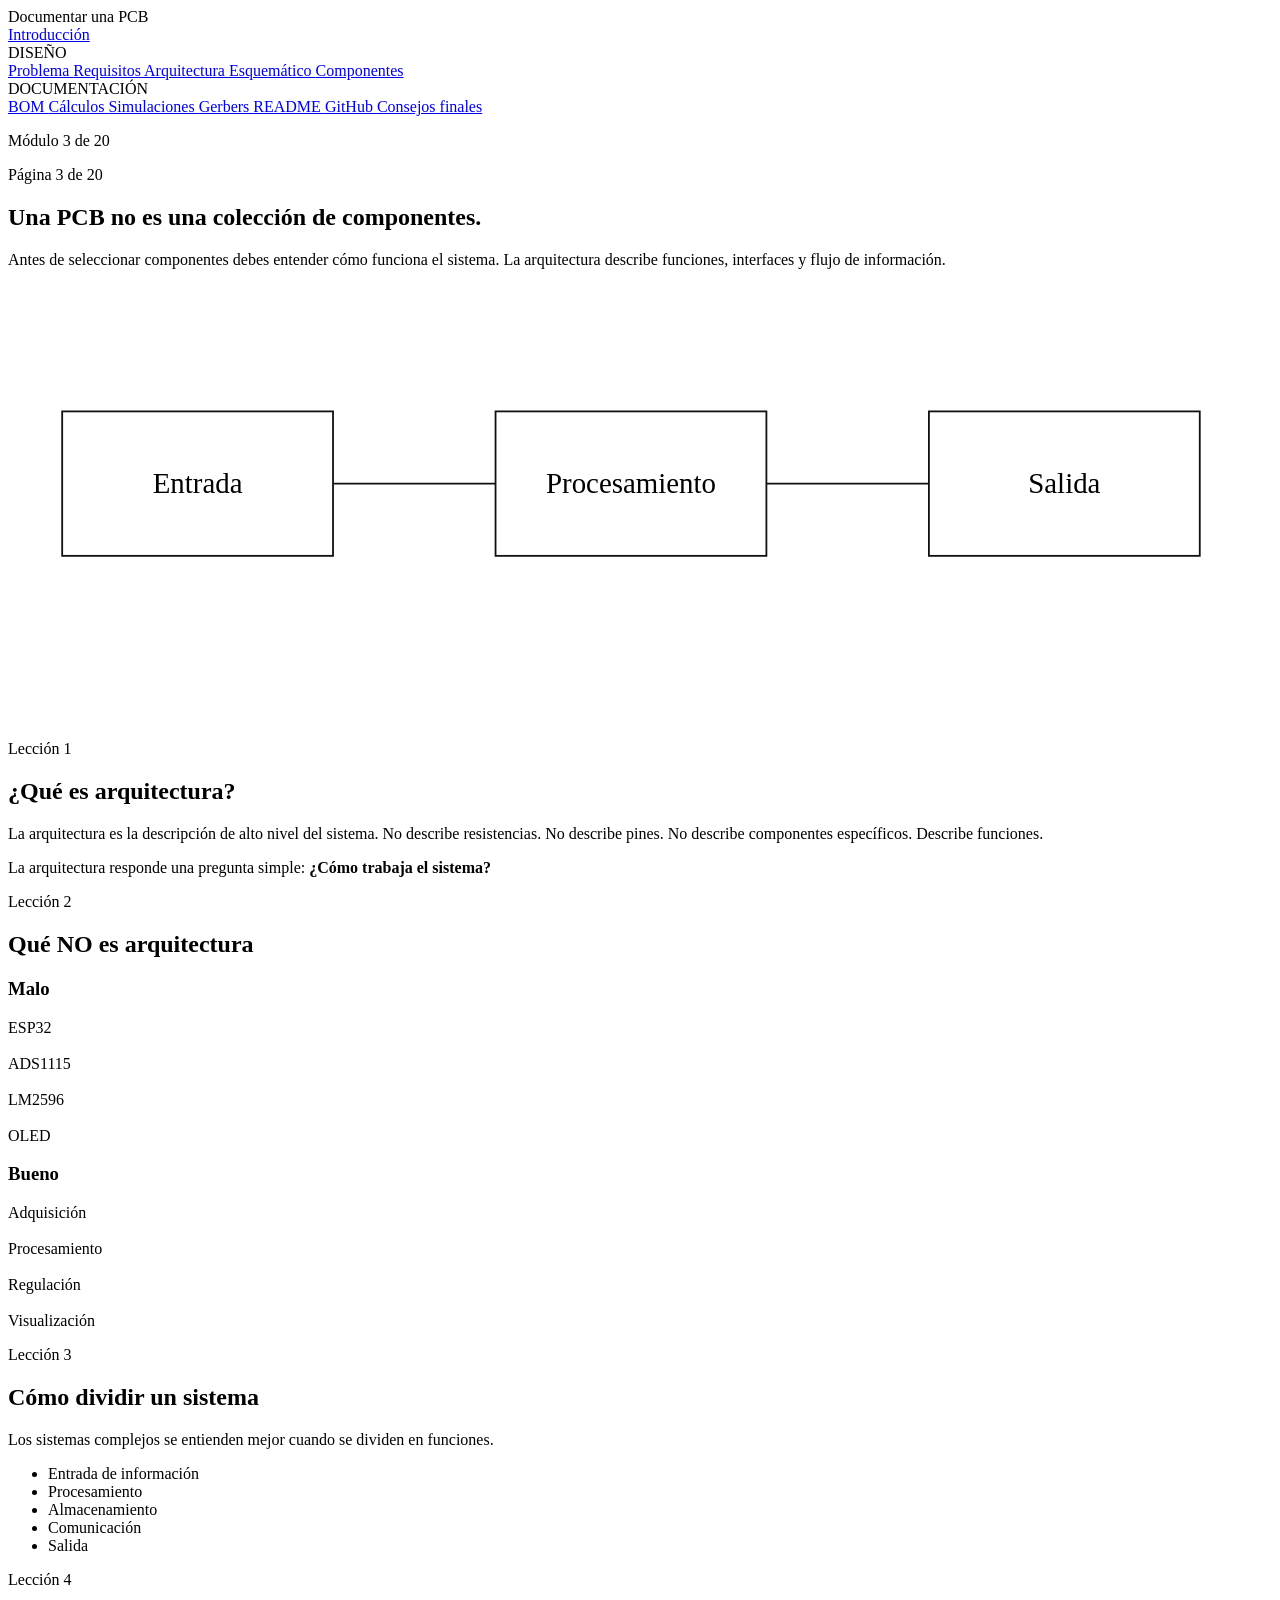
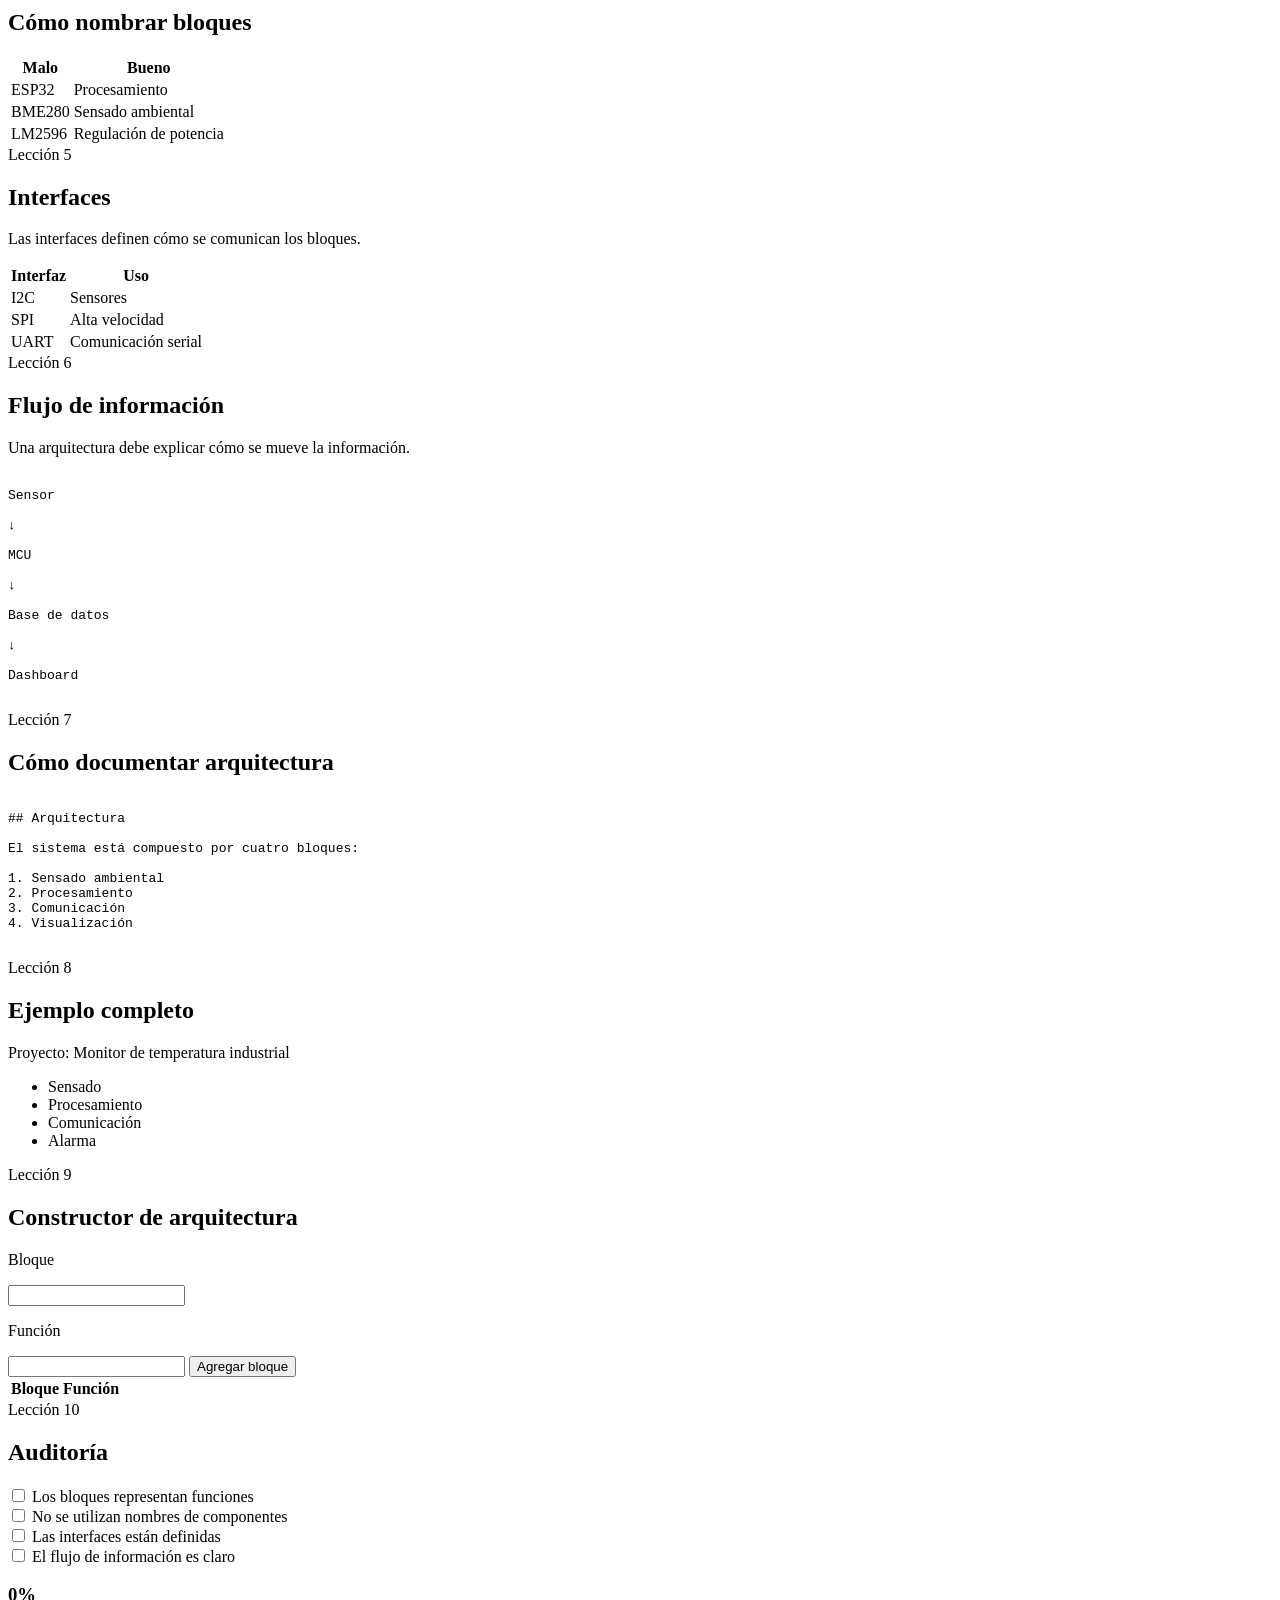
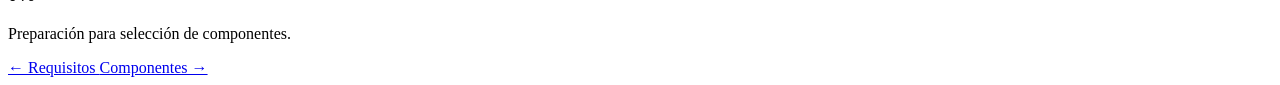
==== arquitectura_actualizado.html @ 57dc6833 "v.1" ====
<!DOCTYPE html>
<html lang="es">
<head>
<meta charset="UTF-8">
<meta name="viewport" content="width=device-width, initial-scale=1.0">
<title>Arquitectura | Documentar una PCB</title>
<link href="https://fonts.googleapis.com/css2?family=Gloock&family=Inter:wght@300;400;500;600&display=swap" rel="stylesheet">
<link rel="stylesheet" href="../assets/styles.css">
</head>
<body>
<div class="app-layout">
<aside class="sidebar">

	<div class="sidebar-title">
		Documentar una PCB
	</div>

	<a
	href="introduccion.html"
	class="sidebar-home">

		Introducción

	</a>

	<div class="sidebar-group">

		<div class="sidebar-label">
			DISEÑO
		</div>

		<a href="problema.html">
			Problema
		</a>

		<a href="requisitos_actualizado.html">
			Requisitos
		</a>

		<a href="arquitectura_actualizado.html">
			Arquitectura
		</a>

		<a href="esquematico.html">
			Esquemático
		</a>

		<a href="componentes_actualizado.html">
			Componentes
		</a>

	</div>

	<div class="sidebar-group">

		<div class="sidebar-label">
			DOCUMENTACIÓN
		</div>

		<a href="bom.html">
			BOM
		</a>

		<a href="calculos.html">
			Cálculos
		</a>

		<a href="simulaciones.html">
			Simulaciones
		</a>

		<a href="gerbers.html">
			Gerbers
		</a>

		<a href="readme.html">
			README
		</a>

		<a href="github.html">
			GitHub
		</a>

		<a href="consejos-finales.html">
			Consejos finales
		</a>

	</div>

</aside>

<main class="content">
<div class="course-progress"><div class="course-progress-fill" style="width:15%;"></div></div>
<p class="course-progress-text">Módulo 3 de 20</p>
<section>

    <div class="container hero">

        <div>

            <div class="lesson-tag">
                Página 3 de 20
            </div>

            <h1 class="hero-title">
                Una PCB no es una colección de componentes.
            </h1>

            <p class="hero-subtitle">

                Antes de seleccionar componentes debes entender cómo funciona el sistema.

                La arquitectura describe funciones, interfaces y flujo de información.

            </p>

        </div>

        <div>

            <svg viewBox="0 0 700 250">

                <rect x="30" y="70" width="150" height="80" fill="none" stroke="#111"/>

                <text x="105" y="115" text-anchor="middle">
                    Entrada
                </text>

                <line x1="180" y1="110" x2="270" y2="110" stroke="#111"/>

                <rect x="270" y="70" width="150" height="80" fill="none" stroke="#111"/>

                <text x="345" y="115" text-anchor="middle">
                    Procesamiento
                </text>

                <line x1="420" y1="110" x2="510" y2="110" stroke="#111"/>

                <rect x="510" y="70" width="150" height="80" fill="none" stroke="#111"/>

                <text x="585" y="115" text-anchor="middle">
                    Salida
                </text>

            </svg>

        </div>

    </div>

</section>

<section>

<div class="container">

<div class="lesson-tag">
Lección 1
</div>

<h2>
¿Qué es arquitectura?
</h2>

<p>

La arquitectura es la descripción de alto nivel del sistema.

No describe resistencias.

No describe pines.

No describe componentes específicos.

Describe funciones.

</p>

<div class="card">

<p>

La arquitectura responde una pregunta simple:

<strong>¿Cómo trabaja el sistema?</strong>

</p>

</div>

</div>

</section>

<section>

<div class="container">

<div class="lesson-tag">
Lección 2
</div>

<h2>
Qué NO es arquitectura
</h2>

<div class="grid-2">

<div class="card bad">

<h3>Malo</h3>

<p>

ESP32

<br><br>

ADS1115

<br><br>

LM2596

<br><br>

OLED

</p>

</div>

<div class="card good">

<h3>Bueno</h3>

<p>

Adquisición

<br><br>

Procesamiento

<br><br>

Regulación

<br><br>

Visualización

</p>

</div>

</div>

</div>

</section>

<section>

<div class="container">

<div class="lesson-tag">
Lección 3
</div>

<h2>
Cómo dividir un sistema
</h2>

<p>

Los sistemas complejos se entienden mejor cuando se dividen en funciones.

</p>

<div class="card">

<ul>

<li>Entrada de información</li>

<li>Procesamiento</li>

<li>Almacenamiento</li>

<li>Comunicación</li>

<li>Salida</li>

</ul>

</div>

</div>

</section>

<section>

<div class="container">

<div class="lesson-tag">
Lección 4
</div>

<h2>
Cómo nombrar bloques
</h2>

<table>

<tr>
<th>Malo</th>
<th>Bueno</th>
</tr>

<tr>
<td>ESP32</td>
<td>Procesamiento</td>
</tr>

<tr>
<td>BME280</td>
<td>Sensado ambiental</td>
</tr>

<tr>
<td>LM2596</td>
<td>Regulación de potencia</td>
</tr>

</table>

</div>

</section>

<section>

<div class="container">

<div class="lesson-tag">
Lección 5
</div>

<h2>
Interfaces
</h2>

<p>

Las interfaces definen cómo se comunican los bloques.

</p>

<table>

<tr>
<th>Interfaz</th>
<th>Uso</th>
</tr>

<tr>
<td>I2C</td>
<td>Sensores</td>
</tr>

<tr>
<td>SPI</td>
<td>Alta velocidad</td>
</tr>

<tr>
<td>UART</td>
<td>Comunicación serial</td>
</tr>

</table>

</div>

</section>

<section>

<div class="container">

<div class="lesson-tag">
Lección 6
</div>

<h2>
Flujo de información
</h2>

<p>

Una arquitectura debe explicar cómo se mueve la información.

</p>

<div class="card">

<pre>

Sensor

↓

MCU

↓

Base de datos

↓

Dashboard

</pre>

</div>

</div>

</section>

<section>

<div class="container">

<div class="lesson-tag">
Lección 7
</div>

<h2>
Cómo documentar arquitectura
</h2>

<div class="card">

<pre>

## Arquitectura

El sistema está compuesto por cuatro bloques:

1. Sensado ambiental
2. Procesamiento
3. Comunicación
4. Visualización

</pre>

</div>

</div>

</section>

<section>

<div class="container">

<div class="lesson-tag">
Lección 8
</div>

<h2>
Ejemplo completo
</h2>

<div class="card">

<p>

Proyecto:
Monitor de temperatura industrial

</p>

<ul>

<li>Sensado</li>
<li>Procesamiento</li>
<li>Comunicación</li>
<li>Alarma</li>

</ul>

</div>

</div>

</section>

<section>

<div class="container">

<div class="lesson-tag">
Lección 9
</div>

<h2>
Constructor de arquitectura
</h2>

<div class="question">

<p>Bloque</p>

<input id="block-name">

<p>Función</p>

<input id="block-function">

<button onclick="addBlock()">

Agregar bloque

</button>

</div>

<table id="blocks-table">

<tr>
<th>Bloque</th>
<th>Función</th>
</tr>

</table>

</div>

</section>

<section>

<div class="container">

<div class="lesson-tag">
Lección 10
</div>

<h2>
Auditoría
</h2>

<div class="checklist">

<div class="audit-item"><label>
<input type="checkbox" class="audit">
Los bloques representan funciones
</label></div>

<div class="audit-item"><label>
<input type="checkbox" class="audit">
No se utilizan nombres de componentes
</label></div>

<div class="audit-item"><label>
<input type="checkbox" class="audit">
Las interfaces están definidas
</label></div>

<div class="audit-item"><label>
<input type="checkbox" class="audit">
El flujo de información es claro
</label></div>

</div>

<div class="result">

<h3 id="audit-score">
0%
</h3>

<p>
Preparación para selección de componentes.
</p>

</div>

<div class="page-navigation">

<a
href="requisitos.html"
class="nav-button secondary">

← Requisitos

</a>

<a
href="componentes.html"
class="nav-button">

Componentes →

</a>

</div>

</div>

</section>

<script>

function addBlock(){

const table =
document.getElementById("blocks-table");

const row =
table.insertRow();

row.insertCell().innerText =
document.getElementById("block-name").value;

row.insertCell().innerText =
document.getElementById("block-function").value;

}

const audit =
document.querySelectorAll(".audit");

function updateAudit(){

const total = audit.length;

const checked =
[...audit].filter(x=>x.checked).length;

document.getElementById(
"audit-score"
).innerText =
Math.round(
checked/total*100
) + "%";

}

audit.forEach(a=>{

a.addEventListener(
"change",
updateAudit
);

});

</script>
</main></div></body></html>
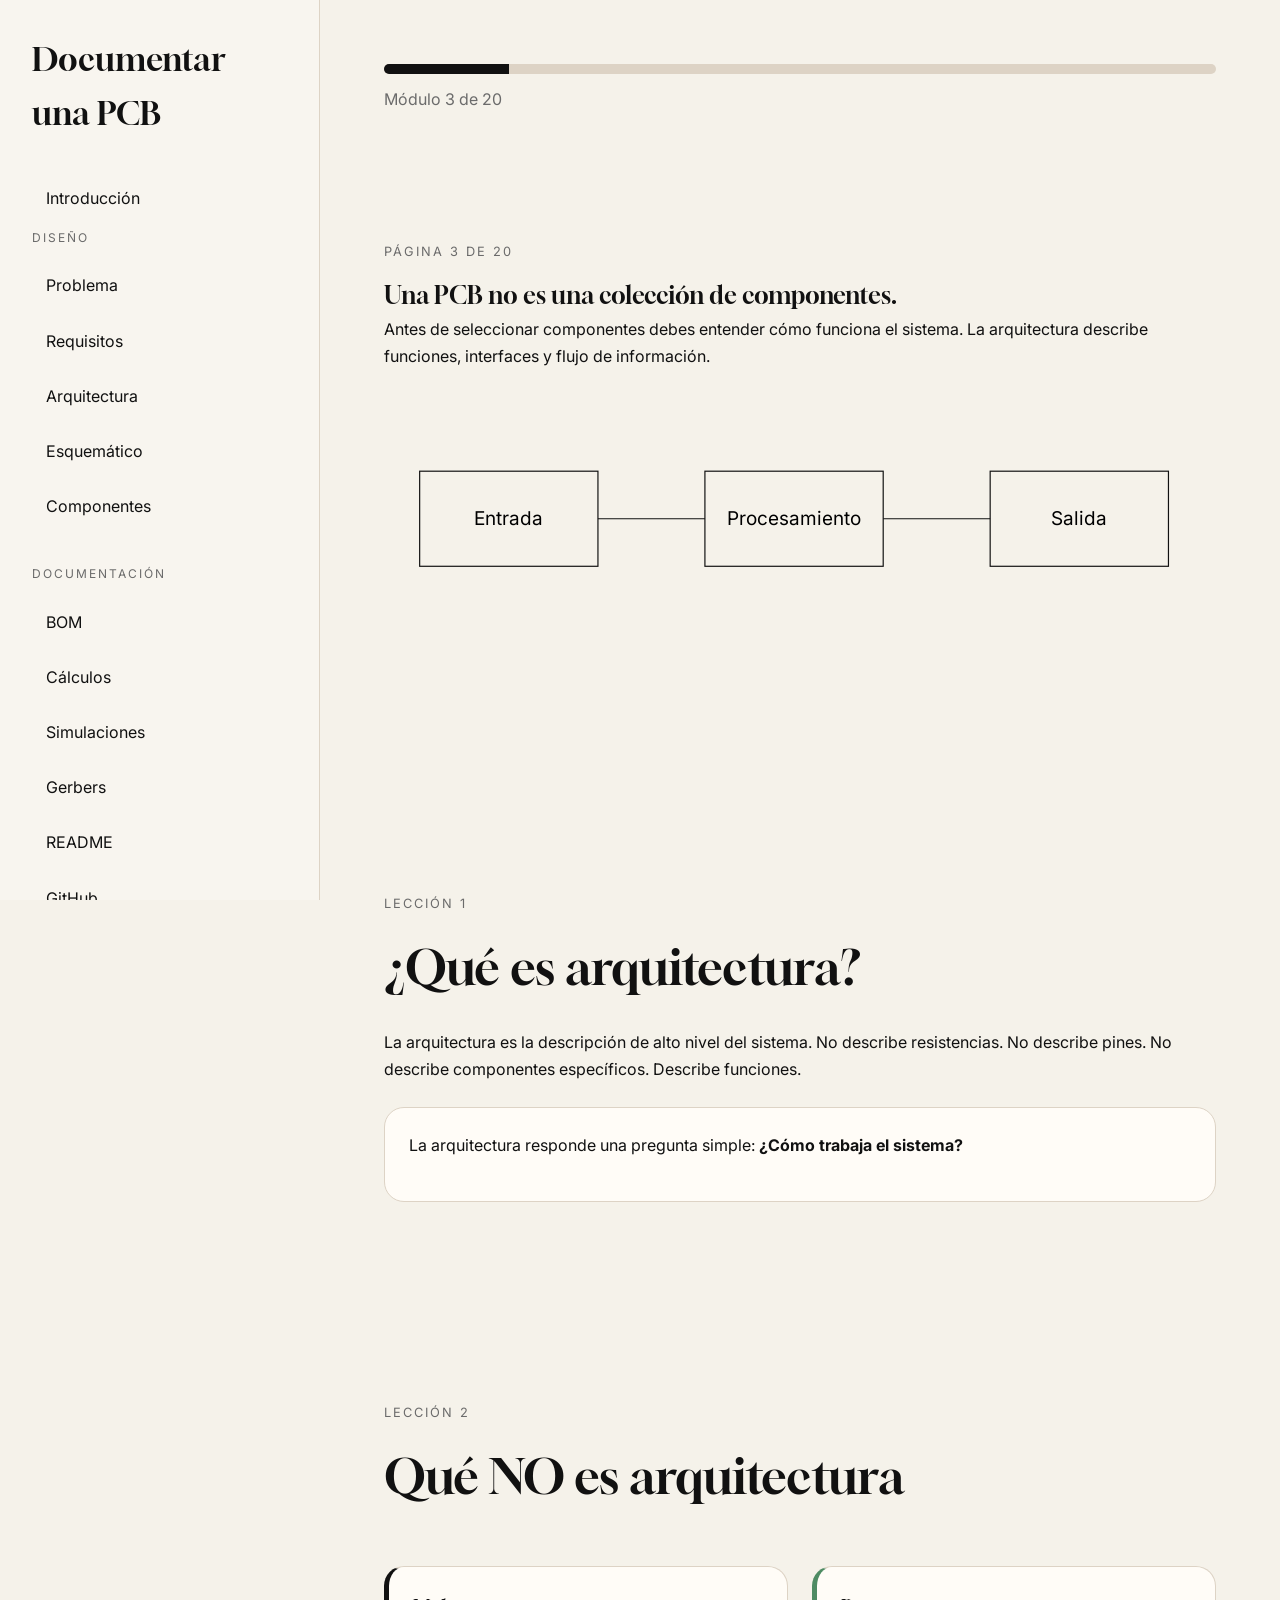
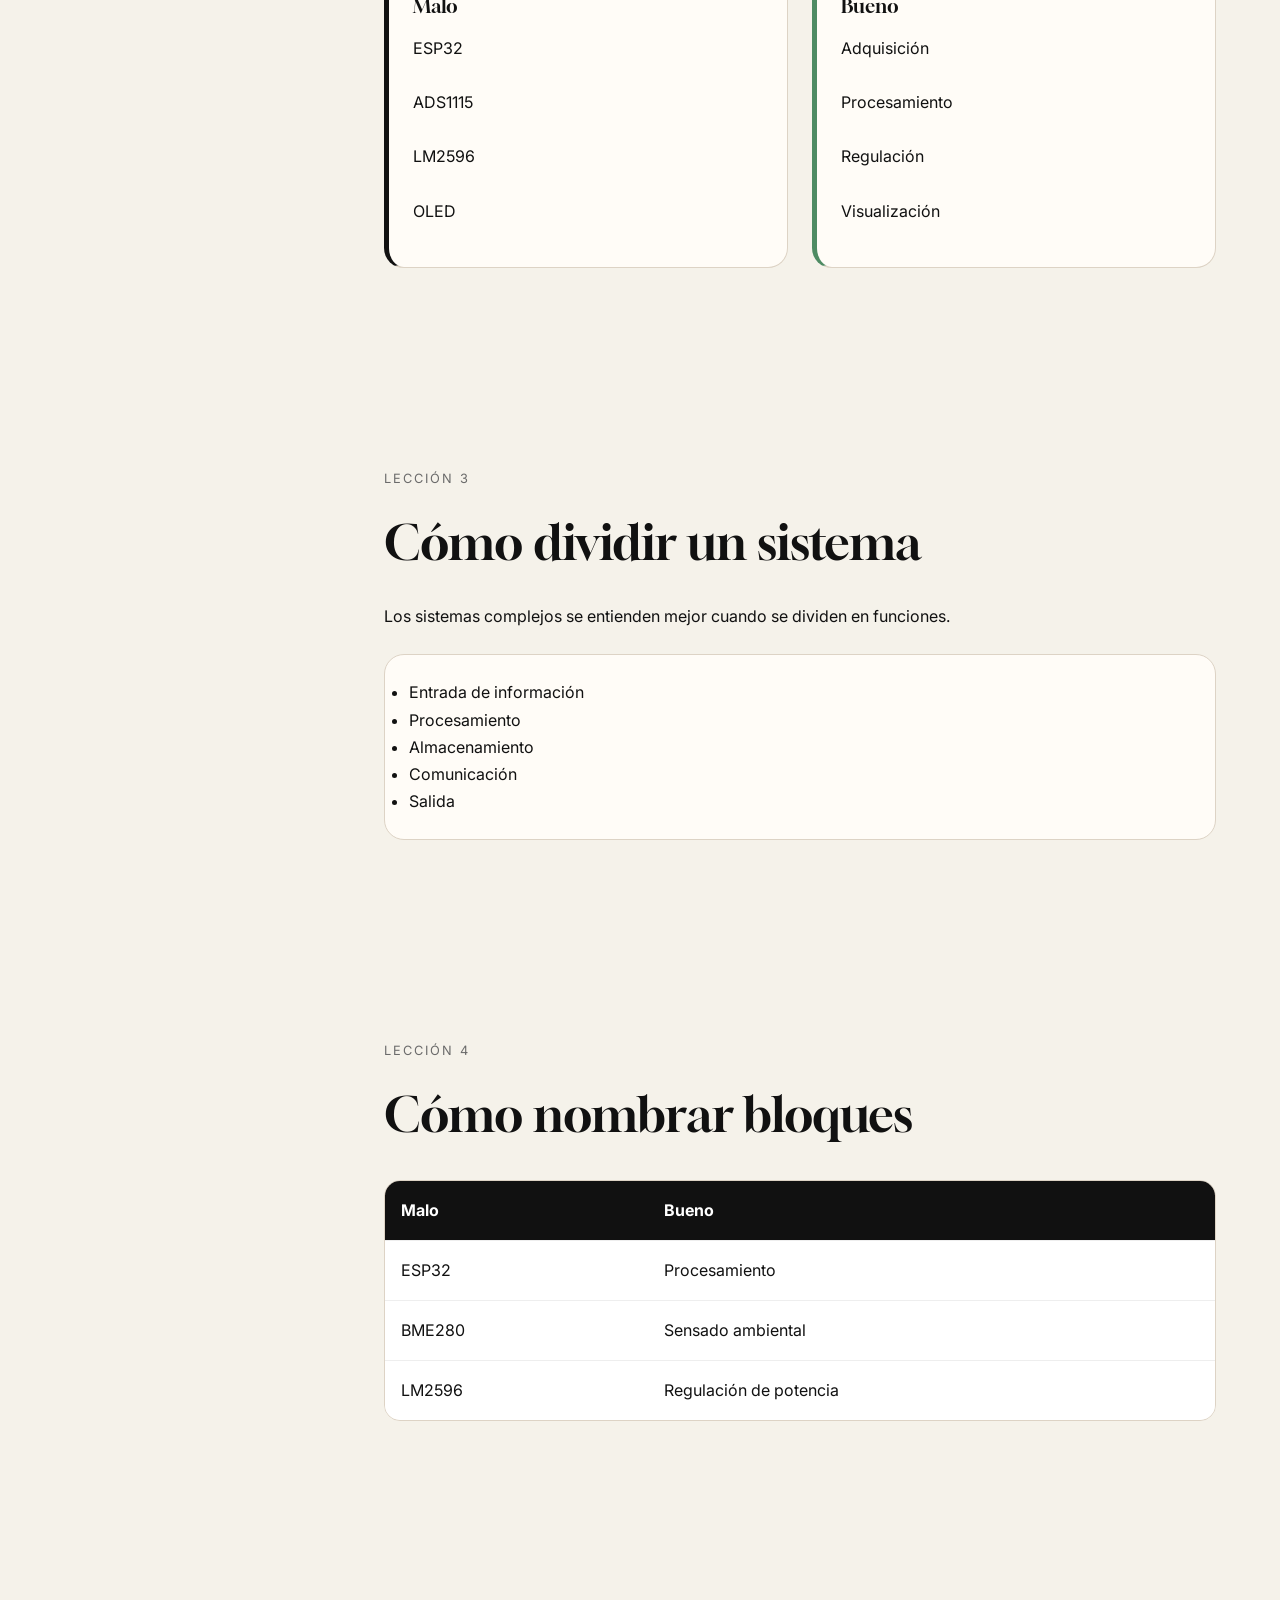
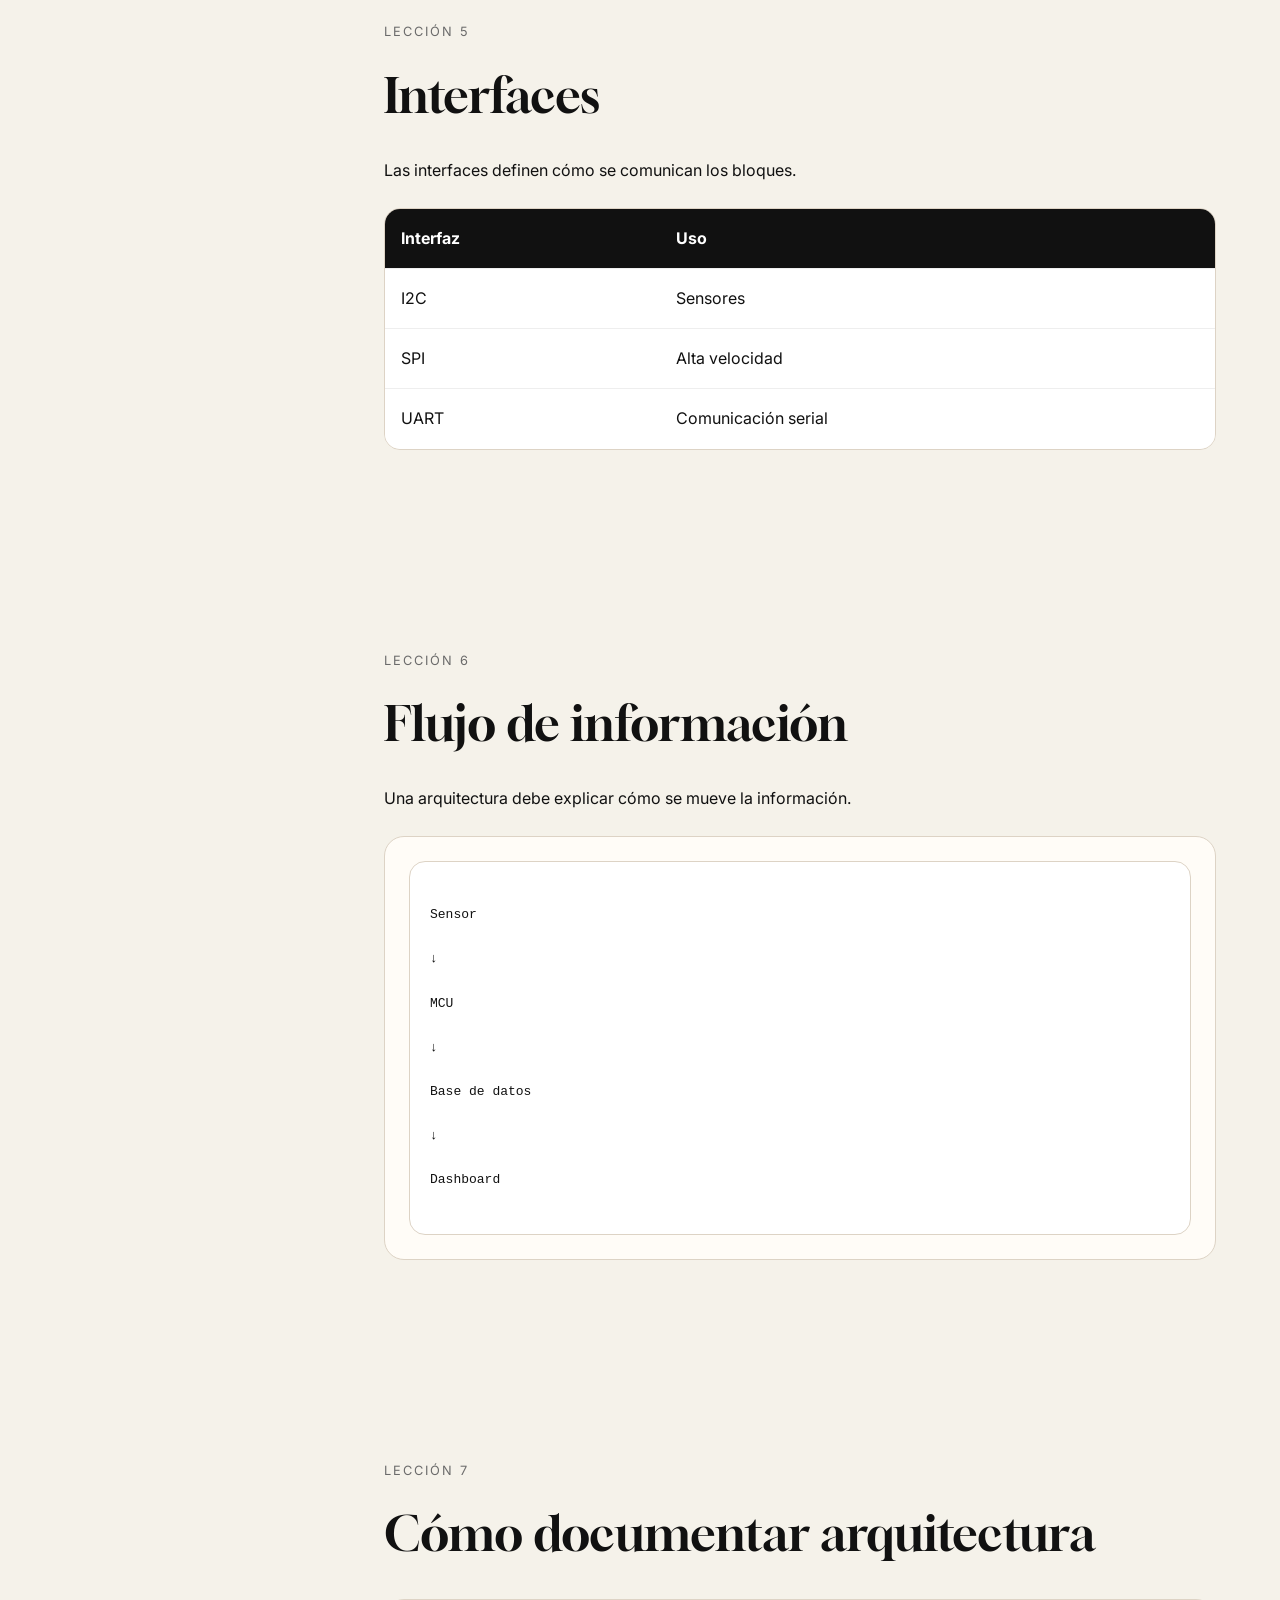
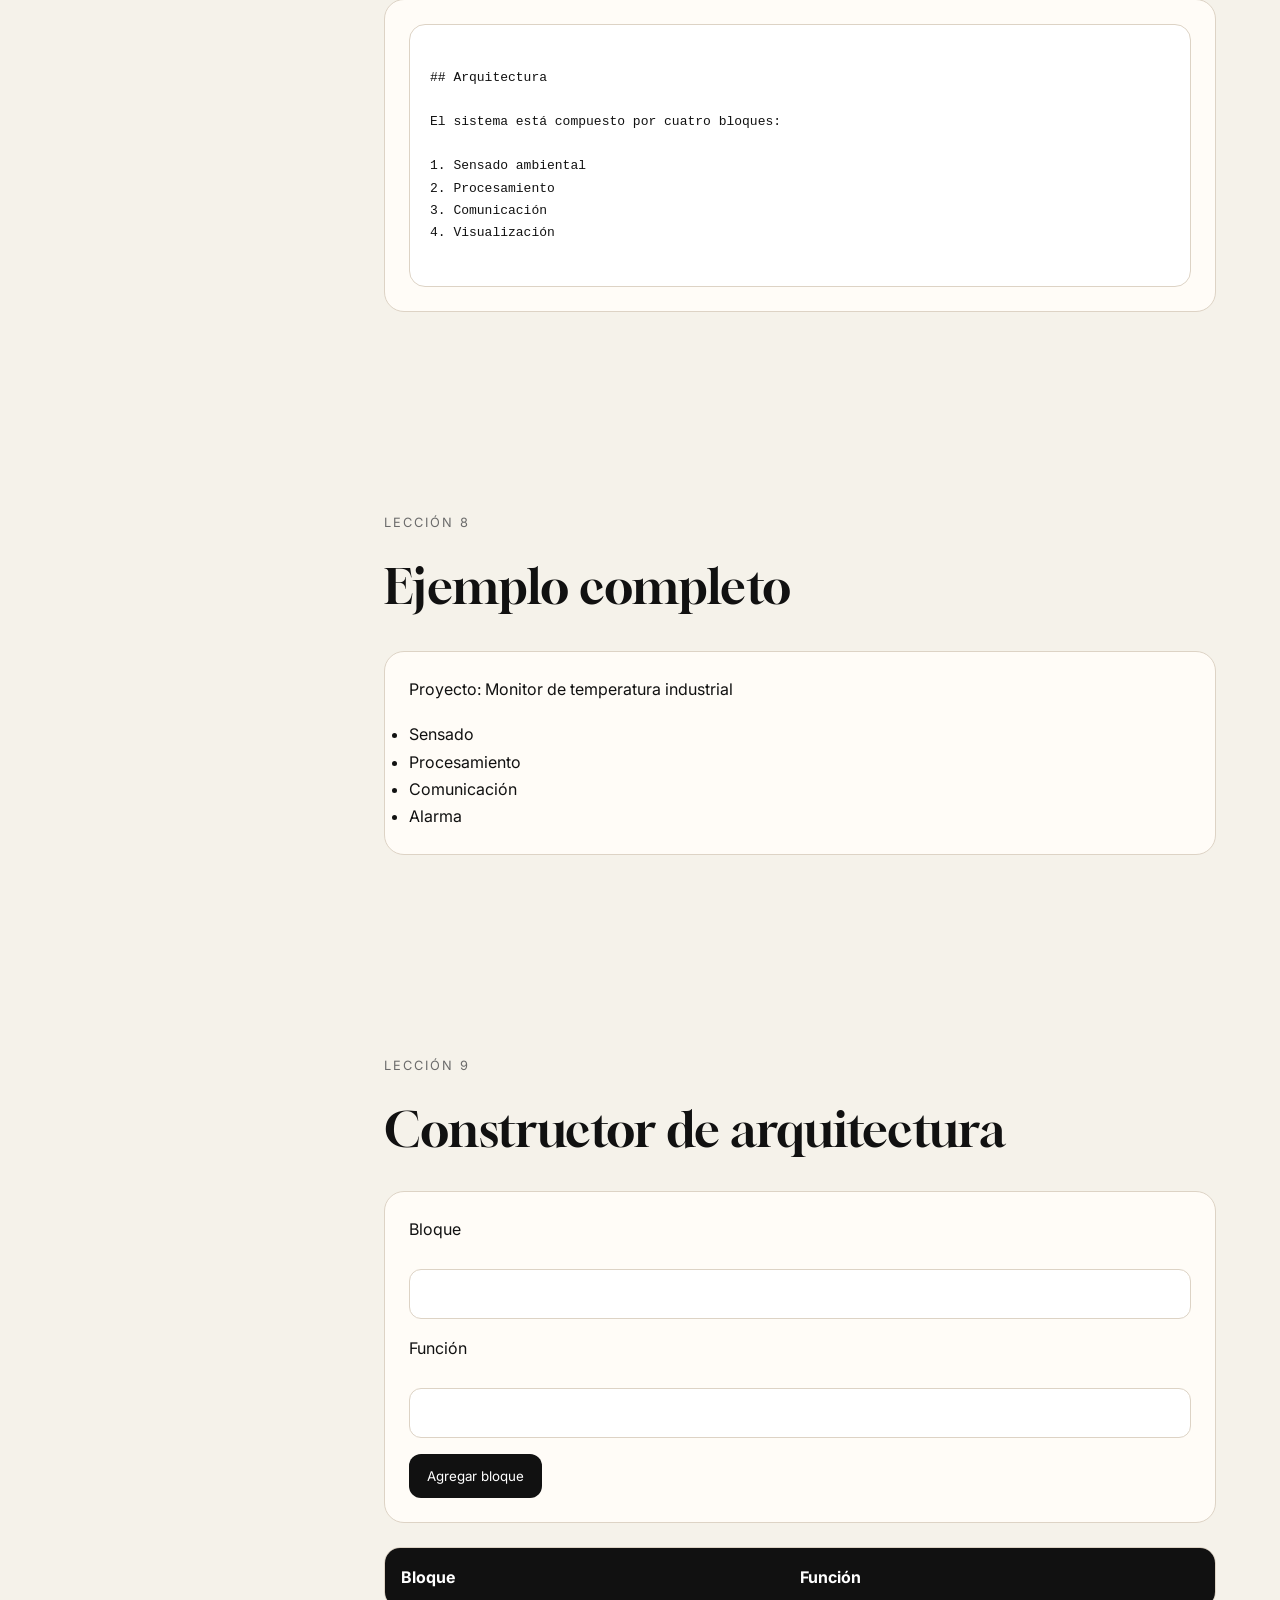
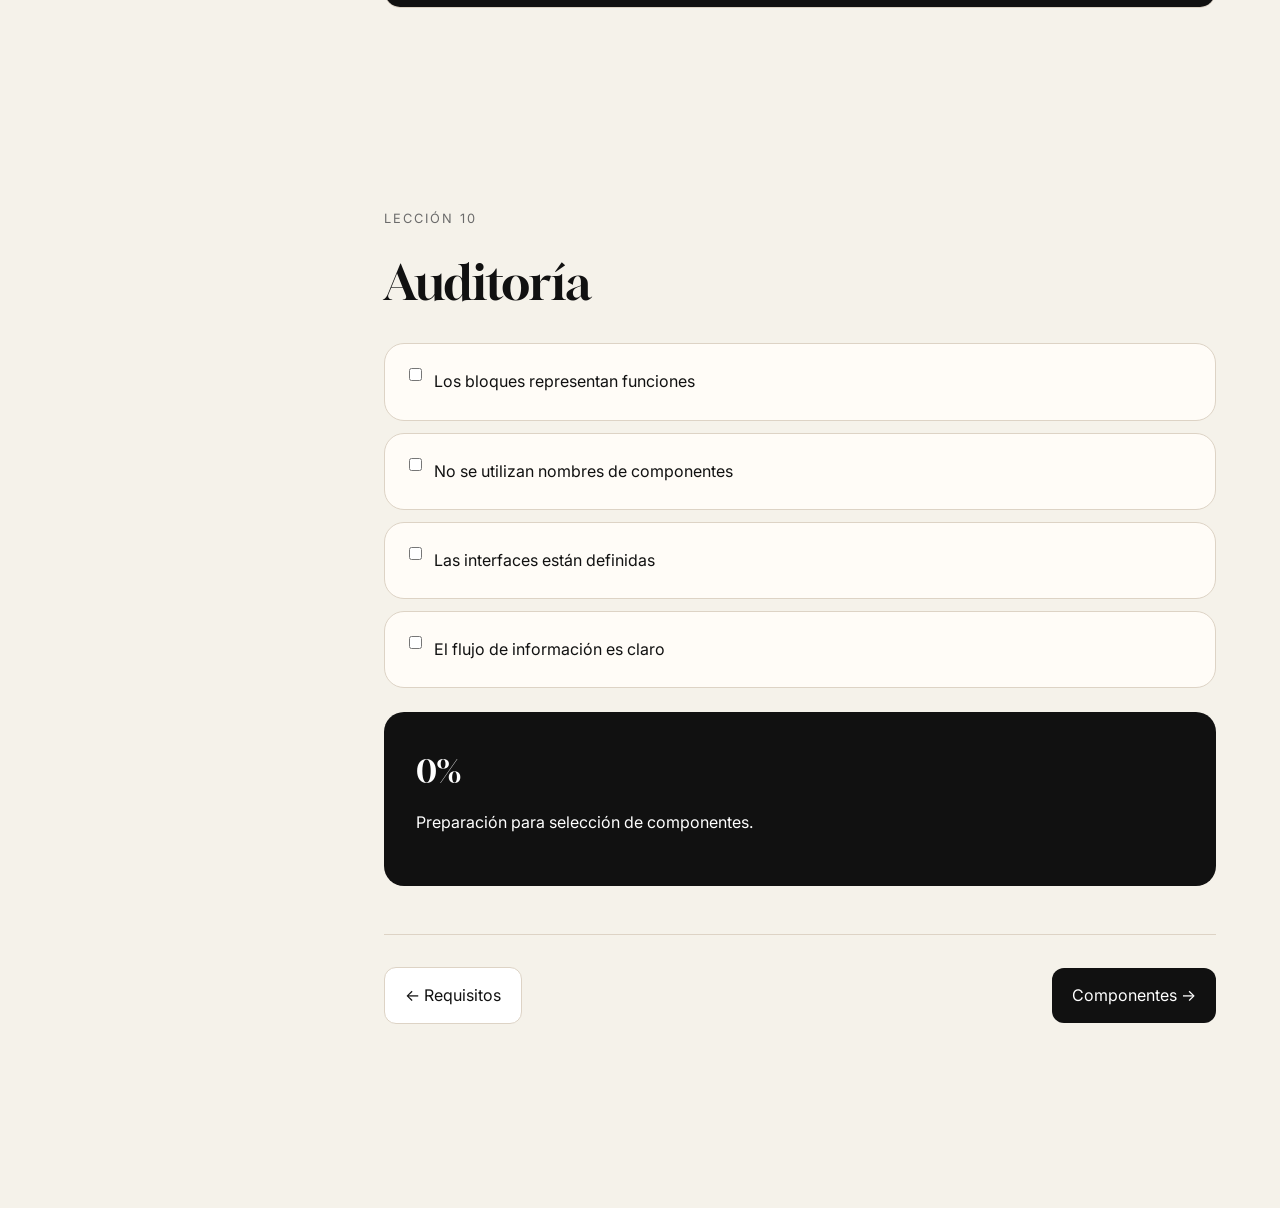
==== commit dc4f57b6: "Estilos" ====
--- a/arquitectura_actualizado.html
+++ b/arquitectura_actualizado.html
@@ -5,7 +5,7 @@
 <meta name="viewport" content="width=device-width, initial-scale=1.0">
 <title>Arquitectura | Documentar una PCB</title>
 <link href="https://fonts.googleapis.com/css2?family=Gloock&family=Inter:wght@300;400;500;600&display=swap" rel="stylesheet">
-<link rel="stylesheet" href="../assets/styles.css">
+<link rel="stylesheet" href="styles.css">
 </head>
 <body>
 <div class="app-layout">
--- a/styles.css
+++ b/styles.css
@@ -0,0 +1,393 @@
+:root{
+    --bg:#F5F2EA;
+    --card:#FFFCF7;
+    --text:#111111;
+    --muted:#6b6b6b;
+    --border:#DDD3C5;
+    --success:#4E8B63;
+}
+.option{
+    display:flex;
+    align-items:center;
+    gap:14px;
+
+    padding:16px 20px;
+
+    border:1px solid var(--border);
+
+    border-radius:14px;
+
+    cursor:pointer;
+
+    transition:.2s;
+
+    margin-bottom:12px;
+}
+
+.option:hover{
+    background:white;
+}
+.option input[type="radio"]{
+
+    width:18px;
+    height:18px;
+
+    margin:0;
+
+    flex-shrink:0;
+}
+*{
+    margin:0;
+    padding:0;
+    box-sizing:border-box;
+}
+
+html{
+    scroll-behavior:smooth;
+}
+
+body{
+    font-family:Inter,sans-serif;
+    background:var(--bg);
+    color:var(--text);
+    line-height:1.7;
+}
+
+/* ========================= */
+/* LAYOUT */
+/* ========================= */
+
+.app-layout{
+    display:grid;
+    grid-template-columns:320px 1fr;
+    min-height:100vh;
+}
+
+.content{
+    padding:64px;
+    max-width:1200px;
+}
+
+/* ========================= */
+/* SIDEBAR */
+/* ========================= */
+
+.sidebar{
+    position:sticky;
+    top:0;
+    height:100vh;
+    overflow-y:auto;
+    padding:32px;
+    background:#f8f5ef;
+    border-right:1px solid var(--border);
+}
+
+.sidebar-title{
+    font-family:Gloock,serif;
+    font-size:2rem;
+    font-weight:400;
+    margin-bottom:32px;
+}
+
+.sidebar-group{
+    margin-bottom:32px;
+}
+
+.sidebar-label{
+    text-transform:uppercase;
+    letter-spacing:2px;
+    font-size:.75rem;
+    color:var(--muted);
+    margin-bottom:12px;
+}
+
+.sidebar a{
+    display:block;
+    padding:12px 14px;
+    border-radius:12px;
+    text-decoration:none;
+    color:var(--text);
+    margin-bottom:4px;
+    transition:.2s;
+}
+
+.sidebar a:hover{
+    background:white;
+}
+
+.sidebar a.active{
+    background:#111;
+    color:white;
+}
+
+/* ========================= */
+/* PROGRESO */
+/* ========================= */
+
+.course-progress{
+    height:10px;
+    background:#ddd3c5;
+    border-radius:999px;
+    overflow:hidden;
+    margin-bottom:12px;
+}
+
+.course-progress-fill{
+    height:100%;
+    background:#111;
+}
+
+.course-progress-text{
+    margin-bottom:48px;
+    color:var(--muted);
+}
+
+/* ========================= */
+/* LECCIONES */
+/* ========================= */
+
+section{
+    padding:80px 0;
+    margin-bottom:40px;
+
+}
+
+.lesson-tag{
+    text-transform:uppercase;
+    letter-spacing:2px;
+    color:var(--muted);
+    font-size:.8rem;
+    margin-bottom:12px;
+}
+
+h1,
+h2,
+h3{
+    font-family:Gloock,serif;
+    font-weight:400;
+}
+
+h2{
+    font-size:3rem;
+    margin-bottom:20px;
+}
+
+h3{
+    margin-bottom:12px;
+}
+
+p{
+    margin-bottom:18px;
+}
+
+/* ========================= */
+/* GRID */
+/* ========================= */
+
+.grid-2{
+    display:grid;
+    grid-template-columns:1fr 1fr;
+    gap:24px;
+    margin-top:24px;
+}
+
+/* ========================= */
+/* CARDS */
+/* ========================= */
+
+.card,
+.question,
+.audit-item{
+    background:var(--card);
+    border:1px solid var(--border);
+    border-radius:20px;
+    padding:24px;
+}
+
+.card{
+    margin-top:24px;
+}
+
+.bad{
+    border-left:5px solid #111;
+}
+
+.good{
+    border-left:5px solid var(--success);
+}
+
+/* ========================= */
+/* FORMS */
+/* ========================= */
+
+input,
+select{
+    width:100%;
+    padding:14px 16px;
+    border:1px solid var(--border);
+    border-radius:12px;
+    background:white;
+    font-size:1rem;
+    font-family:Inter;
+    margin-top:8px;
+    margin-bottom:16px;
+}
+
+input:focus,
+select:focus{
+    outline:none;
+    border-color:#111;
+}
+
+button{
+    background:#111;
+    color:white;
+    border:none;
+    border-radius:12px;
+    padding:14px 18px;
+    font-family:Inter;
+    cursor:pointer;
+    transition:.2s;
+}
+
+button:hover{
+    transform:translateY(-2px);
+}
+
+/* ========================= */
+/* TABLES */
+/* ========================= */
+
+table{
+    width:100%;
+    border-collapse:separate;
+    border-spacing:0;
+    overflow:hidden;
+    border-radius:16px;
+    border:1px solid var(--border);
+    margin-top:24px;
+}
+
+th{
+    background:#111;
+    color:white;
+    text-align:left;
+    padding:16px;
+}
+
+td{
+    background:white;
+    padding:16px;
+    border-top:1px solid #eee;
+}
+
+/* ========================= */
+/* CHECKLIST */
+/* ========================= */
+
+.checklist{
+    display:grid;
+    gap:12px;
+}
+
+.audit-item label{
+    display:flex;
+    gap:12px;
+    align-items:flex-start;
+    cursor:pointer;
+}
+
+.audit-item input{
+    width:auto;
+    margin:0;
+}
+
+/* ========================= */
+/* RESULTADO */
+/* ========================= */
+
+.result{
+    background:#111;
+    color:white;
+    border-radius:20px;
+    padding:32px;
+    margin-top:24px;
+}
+
+.result h3{
+    font-size:2rem;
+    margin-bottom:10px;
+}
+
+/* ========================= */
+/* NAVEGACIÓN */
+/* ========================= */
+
+.page-navigation{
+    display:flex;
+    justify-content:space-between;
+    align-items:center;
+    margin-top:48px;
+    padding-top:32px;
+    border-top:1px solid var(--border);
+}
+
+.nav-button{
+    text-decoration:none;
+    background:#111;
+    color:white;
+    padding:14px 20px;
+    border-radius:12px;
+    transition:.2s;
+}
+
+.nav-button:hover{
+    transform:translateY(-2px);
+}
+
+.nav-button.secondary{
+    background:white;
+    color:#111;
+    border:1px solid var(--border);
+}
+
+/* ========================= */
+/* CODE */
+/* ========================= */
+
+pre{
+    background:white;
+    border:1px solid var(--border);
+    border-radius:16px;
+    padding:20px;
+    overflow:auto;
+    white-space:pre-wrap;
+}
+
+/* ========================= */
+/* RESPONSIVE */
+/* ========================= */
+
+@media(max-width:1000px){
+
+    .app-layout{
+        grid-template-columns:1fr;
+    }
+
+    .sidebar{
+        display:none;
+    }
+
+    .content{
+        padding:32px;
+    }
+
+    .grid-2{
+        grid-template-columns:1fr;
+    }
+
+    h2{
+        font-size:2rem;
+    }
+
+}
